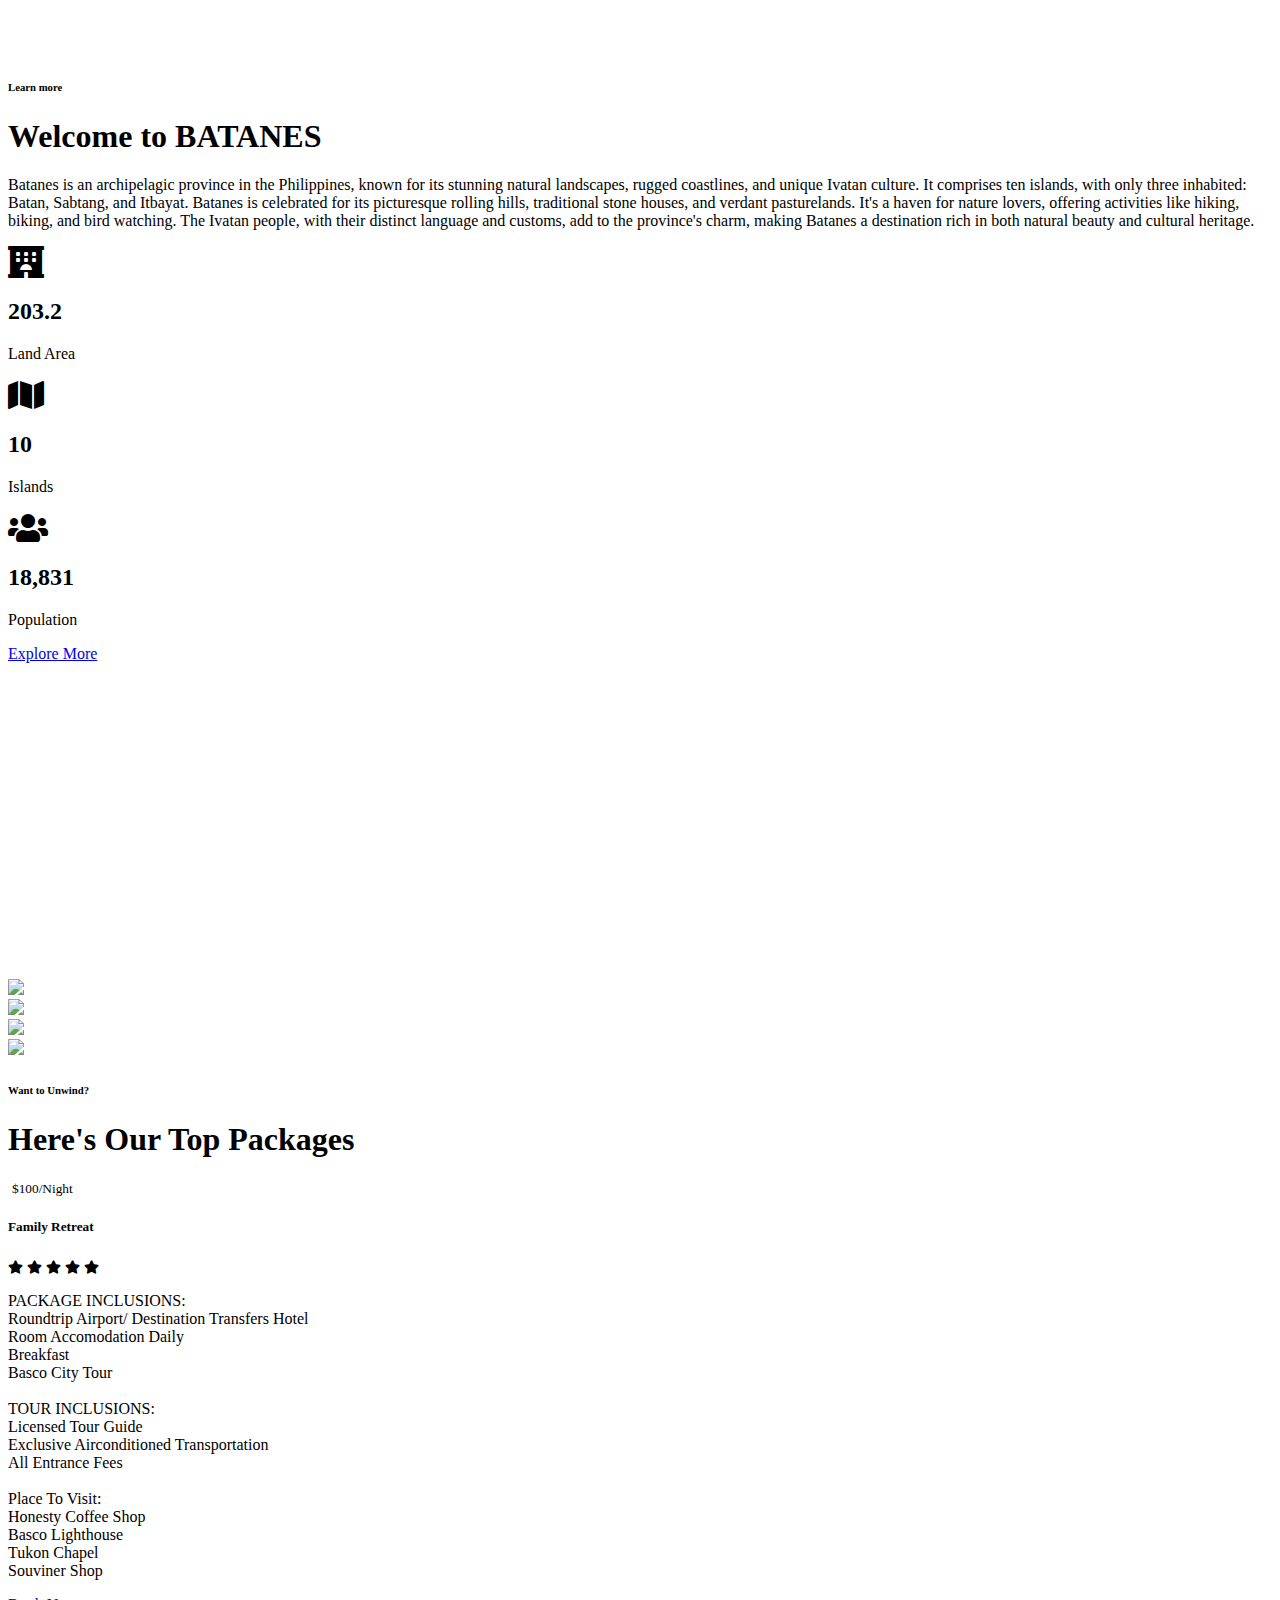
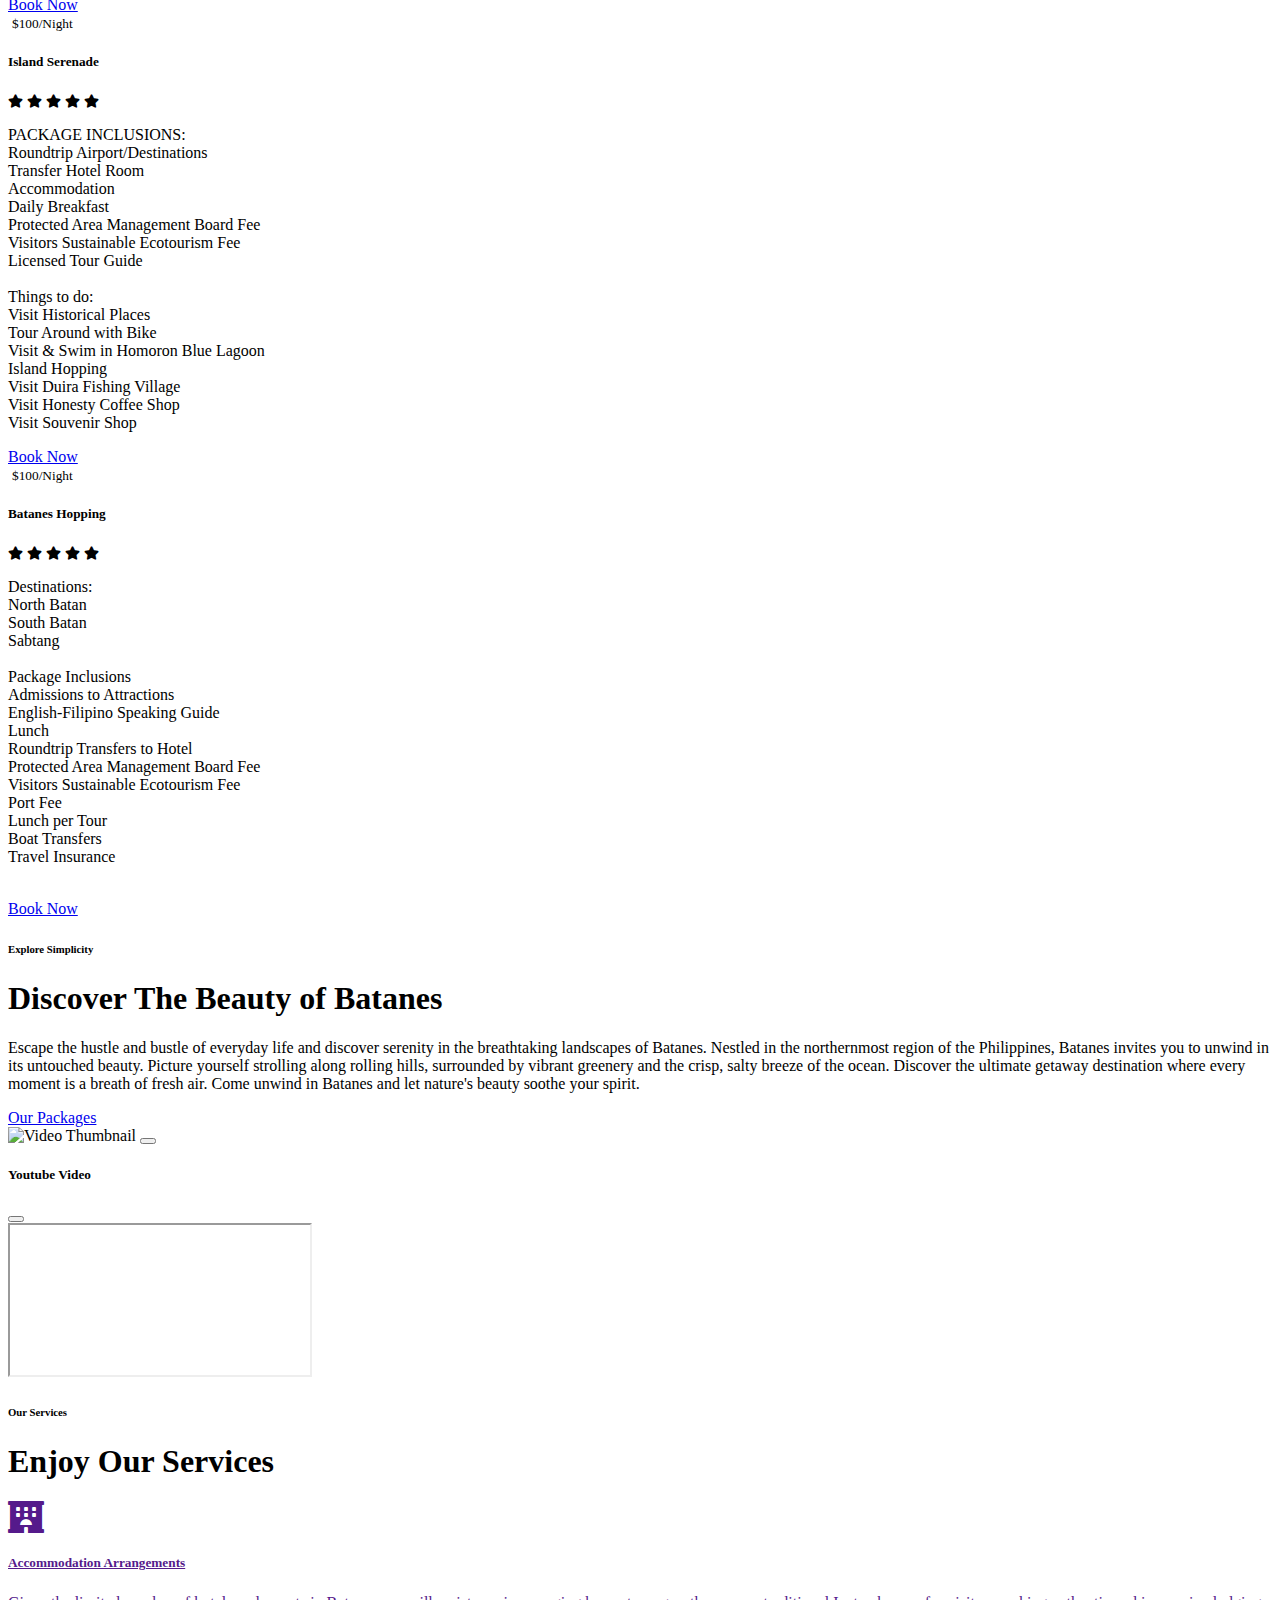
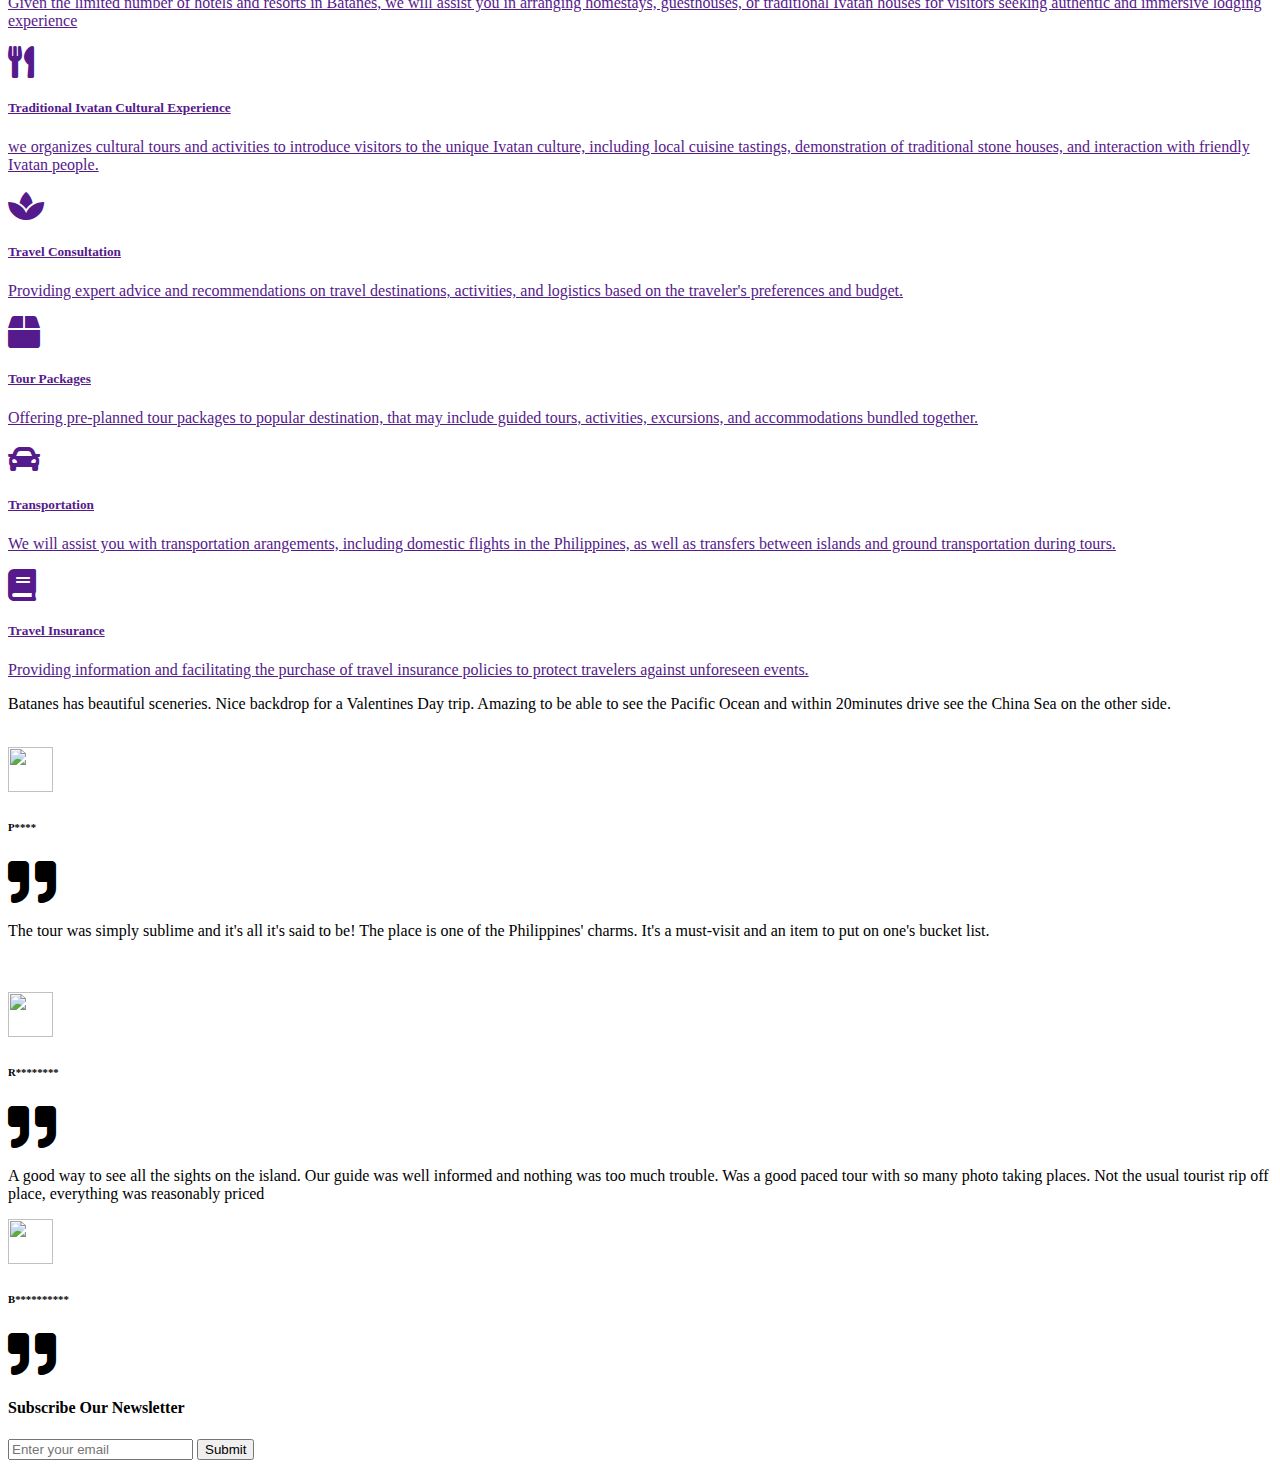
==== home.html @ 178a534d "Add files via upload" ====
<!DOCTYPE html>
<html lang="en">

<head>
    <meta charset="utf-8">
    <title>Hotelier - Hotel HTML Template</title>
    <meta content="width=device-width, initial-scale=1.0" name="viewport">
    <meta content="" name="keywords">
    <meta content="" name="description">

    <!-- Favicon -->
    <link href="img/favicon.ico" rel="icon">

    <!-- Google Web Fonts -->
    <link rel="preconnect" href="https://fonts.googleapis.com">
    <link rel="preconnect" href="https://fonts.gstatic.com" crossorigin>
    <link href="https://fonts.googleapis.com/css2?family=Heebo:wght@400;500;600;700&family=Montserrat:wght@400;500;600;700&display=swap" rel="stylesheet">  

    <!-- Icon Font Stylesheet -->
    <link href="https://cdnjs.cloudflare.com/ajax/libs/font-awesome/5.10.0/css/all.min.css" rel="stylesheet">
    <link href="https://cdn.jsdelivr.net/npm/bootstrap-icons@1.4.1/font/bootstrap-icons.css" rel="stylesheet">

    <!-- Libraries Stylesheet -->
    <link href="lib/animate/animate.min.css" rel="stylesheet">
    <link href="lib/owlcarousel/assets/owl.carousel.min.css" rel="stylesheet">
    <link href="lib/tempusdominus/css/tempusdominus-bootstrap-4.min.css" rel="stylesheet" />

    <!-- Customized Bootstrap Stylesheet -->
    <link href="css/bootstrap.min.css" rel="stylesheet">

    <!-- Template Stylesheet -->
    <link href="css/style.css" rel="stylesheet">
</head>

<body>
    <div class="container-xxl bg-white p-0">
        <!-- Spinner Start -->
        <div id="spinner" class="show bg-white position-fixed translate-middle w-100 vh-100 top-50 start-50 d-flex align-items-center justify-content-center">
            <div class="spinner-border text-primary" style="width: 3rem; height: 3rem;" role="status">
                <span class="sr-only">Loading...</span>
            </div>
        </div>
        <!-- Spinner End -->

        <!-- About Start -->
        <div class="container-xxl py-5">
            <div class="container">
                <div class="row g-5 align-items-center">
                    <div class="col-lg-6">
                        <h6 class="section-title text-start text-primary text-uppercase">Learn more</h6>
                        <h1 class="mb-4">Welcome to <span class="text-primary text-uppercase">BATANES</span></h1>
                        <p class="mb-4">Batanes is an archipelagic province in the Philippines, known for its stunning natural landscapes, rugged coastlines, and unique Ivatan culture. It comprises ten islands, with only three inhabited: Batan, Sabtang, and Itbayat. Batanes is celebrated for its picturesque rolling hills, traditional stone houses, and verdant pasturelands. It's a haven for nature lovers, offering activities like hiking, biking, and bird watching. The Ivatan people, with their distinct language and customs, add to the province's charm, making Batanes a destination rich in both natural beauty and cultural heritage.</p>
                        <div class="row g-3 pb-4">
                            <div class="col-sm-4 wow fadeIn" data-wow-delay="0.1s">
                                <div class="border rounded p-1">
                                    <div class="border rounded text-center p-4">
                                        <i class="fa fa-hotel fa-2x text-primary mb-2"></i>
                                        <h2 class="mb-1" data-toggle="counter-up">203.2</h2>
                                        <p class="mb-0">Land Area</p>
                                    </div>
                                </div>
                            </div>
                            <div class="col-sm-4 wow fadeIn" data-wow-delay="0.3s">
                                <div class="border rounded p-1">
                                    <div class="border rounded text-center p-4">
                                        <i class="fa fa-map fa-2x text-primary mb-2"></i>
                                        <h2 class="mb-1" data-toggle="counter-up">10</h2>
                                        <p class="mb-0">Islands</p>
                                    </div>
                                </div>
                            </div>
                            <div class="col-sm-4 wow fadeIn" data-wow-delay="0.5s">
                                <div class="border rounded p-1">
                                    <div class="border rounded text-center p-4">
                                        <i class="fa fa-users fa-2x text-primary mb-2"></i>
                                        <h2 class="mb-1" data-toggle="counter-up">18,831</h2>
                                        <p class="mb-0">Population</p>
                                    </div>
                                </div>
                            </div>
                        </div>
                        <a class="btn btn-primary py-3 px-5 mt-2" href="about.html">Explore More</a>
                    </div>
                    <div class="col-lg-6">
                        <div class="row g-3">
                            <div class="col-6 text-end">
                                <img class="img-fluid rounded w-75 wow zoomIn" data-wow-delay="0.1s" src="img/batanes_01.png" style="margin-top: 25%;">
                            </div>
                            <div class="col-6 text-start">
                                <img class="img-fluid rounded w-100 wow zoomIn" data-wow-delay="0.3s" src="img/batanes_02.png">
                            </div>
                            <div class="col-6 text-end">
                                <img class="img-fluid rounded w-50 wow zoomIn" data-wow-delay="0.5s" src="img/batanes_03.png">
                            </div>
                            <div class="col-6 text-start">
                                <img class="img-fluid rounded w-75 wow zoomIn" data-wow-delay="0.7s" src="img/batanes_04.png">
                            </div>
                        </div>
                    </div>
                </div>
            </div>
        </div>
        <!-- About End -->


        <!-- Room Start -->
        <div class="container-xxl py-5">
            <div class="container">
                <div class="text-center wow fadeInUp" data-wow-delay="0.1s">
                    <h6 class="section-title text-center text-primary text-uppercase">Want to Unwind?</h6>
                    <h1 class="mb-5">Here's Our <span class="text-primary text-uppercase">Top Packages</span></h1>
                </div>
                <div class="row g-4">
                    <div class="col-lg-4 col-md-6 wow fadeInUp" data-wow-delay="0.1s">
                        <div class="room-item shadow rounded overflow-hidden">
                            <div class="position-relative">
                                <img class="img-fluid" src="img/Family retreat.png" alt="">
                                <small class="position-absolute start-0 top-100 translate-middle-y bg-primary text-white rounded py-1 px-3 ms-4">$100/Night</small>
                            </div>
                            <div class="p-4 mt-2">
                                <div class="d-flex justify-content-between mb-3">
                                    <h5 class="mb-0">Family Retreat</h5>
                                    <div class="ps-2">
                                        <small class="fa fa-star text-primary"></small>
                                        <small class="fa fa-star text-primary"></small>
                                        <small class="fa fa-star text-primary"></small>
                                        <small class="fa fa-star text-primary"></small>
                                        <small class="fa fa-star text-primary"></small>
                                    </div>
                                </div>
                                <div class="d-flex mb-3">
                                </div>
                                <p class="text-body mb-3">
                                    PACKAGE INCLUSIONS:<br>Roundtrip Airport/ Destination Transfers Hotel<br>Room Accomodation Daily<br>Breakfast<br>Basco City Tour<br><br>TOUR INCLUSIONS:<br>Licensed Tour Guide<br>Exclusive Airconditioned Transportation<br>All Entrance Fees<br><br>Place To Visit:<br>Honesty Coffee Shop<br>Basco Lighthouse<br>Tukon Chapel<br>Souviner Shop</p>
                                <div class="d-flex justify-content-between">
                                    <a class="btn btn-sm btn-dark rounded py-2 px-4" href="booking.html">Book Now</a>
                                </div>
                            </div>
                        </div>
                    </div>
                    <div class="col-lg-4 col-md-6 wow fadeInUp" data-wow-delay="0.3s">
                        <div class="room-item shadow rounded overflow-hidden">
                            <div class="position-relative">
                                <img class="img-fluid" src="img/island serenade.png" alt="">
                                <small class="position-absolute start-0 top-100 translate-middle-y bg-primary text-white rounded py-1 px-3 ms-4">$100/Night</small>
                            </div>
                            <div class="p-4 mt-2">
                                <div class="d-flex justify-content-between mb-3">
                                    <h5 class="mb-0">Island Serenade</h5>
                                    <div class="ps-2">
                                        <small class="fa fa-star text-primary"></small>
                                        <small class="fa fa-star text-primary"></small>
                                        <small class="fa fa-star text-primary"></small>
                                        <small class="fa fa-star text-primary"></small>
                                        <small class="fa fa-star text-primary"></small>
                                    </div>
                                </div>
                                <div class="d-flex mb-3">
                                </div>
                                <p class="text-body mb-3">PACKAGE INCLUSIONS:<br>Roundtrip Airport/Destinations<br>Transfer Hotel Room<br>Accommodation<br>Daily Breakfast<br>Protected Area Management Board Fee<br>Visitors Sustainable Ecotourism Fee<br>Licensed Tour Guide<br><br>Things to do:<br>Visit Historical Places<br>Tour Around with Bike<br>Visit & Swim in Homoron Blue Lagoon<br>Island Hopping<br>Visit Duira Fishing Village<br>Visit Honesty Coffee Shop<br>Visit Souvenir Shop</be></p>
                                <div class="d-flex justify-content-between">
                                    <a class="btn btn-sm btn-dark rounded py-2 px-4" href="booking.html">Book Now</a>
                                </div>
                            </div>
                        </div>
                    </div>
                    <div class="col-lg-4 col-md-6 wow fadeInUp" data-wow-delay="0.6s">
                        <div class="room-item shadow rounded overflow-hidden">
                            <div class="position-relative">
                                <img class="img-fluid" src="img/batanes hopping.png" alt="">
                                <small class="position-absolute start-0 top-100 translate-middle-y bg-primary text-white rounded py-1 px-3 ms-4">$100/Night</small>
                            </div>
                            <div class="p-4 mt-2">
                                <div class="d-flex justify-content-between mb-3">
                                    <h5 class="mb-0">Batanes Hopping</h5>
                                    <div class="ps-2">
                                        <small class="fa fa-star text-primary"></small>
                                        <small class="fa fa-star text-primary"></small>
                                        <small class="fa fa-star text-primary"></small>
                                        <small class="fa fa-star text-primary"></small>
                                        <small class="fa fa-star text-primary"></small>
                                    </div>
                                </div>
                                <div class="d-flex mb-3">
                                </div>
                                <p class="text-body mb-3">Destinations:<br>North Batan<br>South Batan<br>Sabtang<br><br>Package Inclusions<br>Admissions to Attractions<br>English-Filipino Speaking Guide<br>Lunch<br>Roundtrip Transfers to Hotel<br>Protected Area Management Board Fee<br>Visitors Sustainable Ecotourism Fee<br>Port Fee<br>Lunch per Tour<br>Boat Transfers<br>Travel Insurance<br><br></p>
                                <div class="d-flex justify-content-between">
                                    <a class="btn btn-sm btn-dark rounded py-2 px-4" href="booking.html">Book Now</a>
                                </div>
                            </div>
                        </div>
                    </div>
                </div>
            </div>
        </div>
        <!-- Room End -->


<!-- Video Start -->
<div class="container-xxl py-5 px-0 wow zoomIn" data-wow-delay="0.1s">
    <div class="row g-0">
        <div class="col-md-6 bg-dark d-flex align-items-center">
            <div class="p-5">
                <h6 class="section-title text-start text-white text-uppercase mb-3">Explore Simplicity</h6>
                <h1 class="text-white mb-4">Discover The Beauty of Batanes</h1>
                <p class="text-white mb-4">
                    Escape the hustle and bustle of everyday life and discover serenity in the breathtaking landscapes of Batanes. Nestled in the northernmost region of the Philippines, Batanes invites you to unwind in its untouched beauty. Picture yourself strolling along rolling hills, surrounded by vibrant greenery and the crisp, salty breeze of the ocean. Discover the ultimate getaway destination where every moment is a breath of fresh air. Come unwind in Batanes and let nature's beauty soothe your spirit.</p>
                <a href="room.html" class="btn btn-primary py-md-3 px-md-5 me-3">Our Packages</a>
            </div>
        </div>
        <div class="col-md-6">
            <div class="video">
                <!-- Replace the existing image with your new one -->
                <img src="img/thumbnail.png?v=2" alt="Video Thumbnail" class="img-fluid">
                <button type="button" class="btn-play" data-bs-toggle="modal" data-src="https://www.youtube.com/embed/n-KHKvRvq6A" data-bs-target="#videoModal">
                    <span></span>
                </button>
            </div>
        </div>
    </div>
</div>

<div class="modal fade" id="videoModal" tabindex="-1" aria-labelledby="exampleModalLabel" aria-hidden="true">
    <div class="modal-dialog">
        <div class="modal-content rounded-0">
            <div class="modal-header">
                <h5 class="modal-title" id="exampleModalLabel">Youtube Video</h5>
                <button type="button" class="btn-close" data-bs-dismiss="modal" aria-label="Close"></button>
            </div>
            <div class="modal-body">
                <!-- 16:9 aspect ratio -->
                <div class="ratio ratio-16x9">
                    <iframe class="embed-responsive-item" src="" id="video" allowfullscreen allowscriptaccess="always"
                        allow="autoplay"></iframe>
                </div>
            </div>
        </div>
    </div>
</div>
<!-- Video End -->



<!-- Service Start -->
        <div class="container-xxl py-5">
            <div class="container">
                <div class="text-center wow fadeInUp" data-wow-delay="0.1s">
                    <h6 class="section-title text-center text-primary text-uppercase">Our Services</h6>
                    <h1 class="mb-5">Enjoy Our <span class="text-primary text-uppercase">Services</span></h1>
                </div>
                <div class="row g-4">
                    <div class="col-lg-4 col-md-6 wow fadeInUp" data-wow-delay="0.1s">
                        <a class="service-item rounded" href="">
                            <div class="service-icon bg-transparent border rounded p-1">
                                <div class="w-100 h-100 border rounded d-flex align-items-center justify-content-center">
                                    <i class="fa fa-hotel fa-2x text-primary"></i>
                                </div>
                            </div>
                            <h5 class="mb-3">Accommodation Arrangements</h5>
                            <p class="text-body mb-0">Given the limited number of hotels and resorts in Batanes, we will assist you in arranging homestays, guesthouses, or traditional Ivatan houses for visitors seeking authentic and immersive lodging experience</p>
                        </a>
                    </div>
                    <div class="col-lg-4 col-md-6 wow fadeInUp" data-wow-delay="0.2s">
                        <a class="service-item rounded" href="">
                            <div class="service-icon bg-transparent border rounded p-1">
                                <div class="w-100 h-100 border rounded d-flex align-items-center justify-content-center">
                                    <i class="fa fa-utensils fa-2x text-primary"></i>
                                </div>
                            </div>
                            <h5 class="mb-3">Traditional Ivatan Cultural Experience</h5>
                            <p class="text-body mb-0">we organizes cultural tours and activities to introduce visitors to the unique Ivatan culture, including local cuisine tastings, demonstration of traditional stone houses, and interaction with friendly Ivatan people.</p>
                        </a>
                    </div>
                    <div class="col-lg-4 col-md-6 wow fadeInUp" data-wow-delay="0.3s">
                        <a class="service-item rounded" href="">
                            <div class="service-icon bg-transparent border rounded p-1">
                                <div class="w-100 h-100 border rounded d-flex align-items-center justify-content-center">
                                    <i class="fa fa-spa fa-2x text-primary"></i>
                                </div>
                            </div>
                            <h5 class="mb-3">Travel Consultation</h5>
                            <p class="text-body mb-0">Providing expert advice and recommendations on travel destinations, activities, and logistics based on the traveler's preferences and budget.</p>
                        </a>
                    </div>
                    <div class="col-lg-4 col-md-6 wow fadeInUp" data-wow-delay="0.4s">
                        <a class="service-item rounded" href="">
                            <div class="service-icon bg-transparent border rounded p-1">
                                <div class="w-100 h-100 border rounded d-flex align-items-center justify-content-center">
                                    <i class="fa fa-box fa-2x text-primary"></i>
                                </div>
                            </div>
                            <h5 class="mb-3">Tour Packages</h5>
                            <p class="text-body mb-0">Offering pre-planned tour packages to popular destination, that may include guided tours, activities, excursions, and accommodations bundled together.</p>
                        </a>
                    </div>
                    <div class="col-lg-4 col-md-6 wow fadeInUp" data-wow-delay="0.5s">
                        <a class="service-item rounded" href="">
                            <div class="service-icon bg-transparent border rounded p-1">
                                <div class="w-100 h-100 border rounded d-flex align-items-center justify-content-center">
                                    <i class="fa fa-car fa-2x text-primary"></i>
                                </div>
                            </div>
                            <h5 class="mb-3">Transportation</h5>
                            <p class="text-body mb-0">We will assist you with transportation arangements, including domestic flights in the Philippines, as well as transfers between islands and ground transportation during tours.</p>
                        </a>
                    </div>
                    <div class="col-lg-4 col-md-6 wow fadeInUp" data-wow-delay="0.6s">
                        <a class="service-item rounded" href="">
                            <div class="service-icon bg-transparent border rounded p-1">
                                <div class="w-100 h-100 border rounded d-flex align-items-center justify-content-center">
                                    <i class="fa fa-book fa-2x text-primary"></i>
                                </div>
                            </div>
                            <h5 class="mb-3">Travel Insurance</h5>
                            <p class="text-body mb-0">Providing information and facilitating the purchase of travel insurance policies to protect travelers against unforeseen events.</p>
                        </a>
                    </div>
                </div>
            </div>
        </div>
        <!-- Service End -->


        <!-- Testimonial Start -->
        <div class="container-xxl testimonial my-5 py-5 bg-dark wow zoomIn" data-wow-delay="0.1s">
            <div class="container">
                <div class="owl-carousel testimonial-carousel py-5">
                    <div class="testimonial-item position-relative bg-white rounded overflow-hidden">
                        <p>Batanes has beautiful sceneries. Nice backdrop for a Valentines Day trip. Amazing to be able to see the Pacific Ocean and within 20minutes drive see the China Sea on the other side.<br><br></p>
                        <div class="d-flex align-items-center">
                            <img class="img-fluid flex-shrink-0 rounded" src="img/testimonial-1.jpg" style="width: 45px; height: 45px;">
                            <div class="ps-3">
                                <h6 class="fw-bold mb-1">P****</h6>
                            </div>
                        </div>
                        <i class="fa fa-quote-right fa-3x text-primary position-absolute end-0 bottom-0 me-4 mb-n1"></i>
                    </div>
                    <div class="testimonial-item position-relative bg-white rounded overflow-hidden">
                        <p>The tour was simply sublime and it's all it's said to be! The place is one of the Philippines' charms. It's a must-visit and an item to put on one's bucket list.<br><br><br></p>
                        <div class="d-flex align-items-center">
                            <img class="img-fluid flex-shrink-0 rounded" src="img/testimonial-2.jpg" style="width: 45px; height: 45px;">
                            <div class="ps-3">
                                <h6 class="fw-bold mb-1">R********</h6>
                            </div>
                        </div>
                        <i class="fa fa-quote-right fa-3x text-primary position-absolute end-0 bottom-0 me-4 mb-n1"></i>
                    </div>
                    <div class="testimonial-item position-relative bg-white rounded overflow-hidden">
                        <p>A good way to see all the sights on the island. Our guide was well informed and nothing was too much trouble. Was a good paced tour with so many photo taking places. Not the usual tourist rip off place, everything was reasonably priced</p>
                        <div class="d-flex align-items-center">
                            <img class="img-fluid flex-shrink-0 rounded" src="img/testimonial-3.jpg" style="width: 45px; height: 45px;">
                            <div class="ps-3">
                                <h6 class="fw-bold mb-1">B**********</h6>
                            </div>
                        </div>
                        <i class="fa fa-quote-right fa-3x text-primary position-absolute end-0 bottom-0 me-4 mb-n1"></i>
                    </div>
                </div>
            </div>
        </div>
        <!-- Testimonial End -->

        <!-- Newsletter Start -->
        <div class="container newsletter mt-5 wow fadeIn" data-wow-delay="0.1s">
            <div class="row justify-content-center">
                <div class="col-lg-10 border rounded p-1">
                    <div class="border rounded text-center p-1">
                        <div class="bg-white rounded text-center p-5">
                            <h4 class="mb-4">Subscribe Our <span class="text-primary text-uppercase">Newsletter</span></h4>
                            <div class="position-relative mx-auto" style="max-width: 400px;">
                                <input class="form-control w-100 py-3 ps-4 pe-5" type="text" placeholder="Enter your email">
                                <button type="button" class="btn btn-primary py-2 px-3 position-absolute top-0 end-0 mt-2 me-2">Submit</button>
                            </div>
                        </div>
                    </div>
                </div>
            </div>
        </div>
        <!-- Newsletter Start -->

    </div>

    <!-- JavaScript Libraries -->
    <script src="https://code.jquery.com/jquery-3.4.1.min.js"></script>
    <script src="https://cdn.jsdelivr.net/npm/bootstrap@5.0.0/dist/js/bootstrap.bundle.min.js"></script>
    <script src="lib/wow/wow.min.js"></script>
    <script src="lib/easing/easing.min.js"></script>
    <script src="lib/waypoints/waypoints.min.js"></script>
    <script src="lib/counterup/counterup.min.js"></script>
    <script src="lib/owlcarousel/owl.carousel.min.js"></script>
    <script src="lib/tempusdominus/js/moment.min.js"></script>
    <script src="lib/tempusdominus/js/moment-timezone.min.js"></script>
    <script src="lib/tempusdominus/js/tempusdominus-bootstrap-4.min.js"></script>

    <!-- Template Javascript -->
    <script src="js/main.js"></script>
</body>

</html>
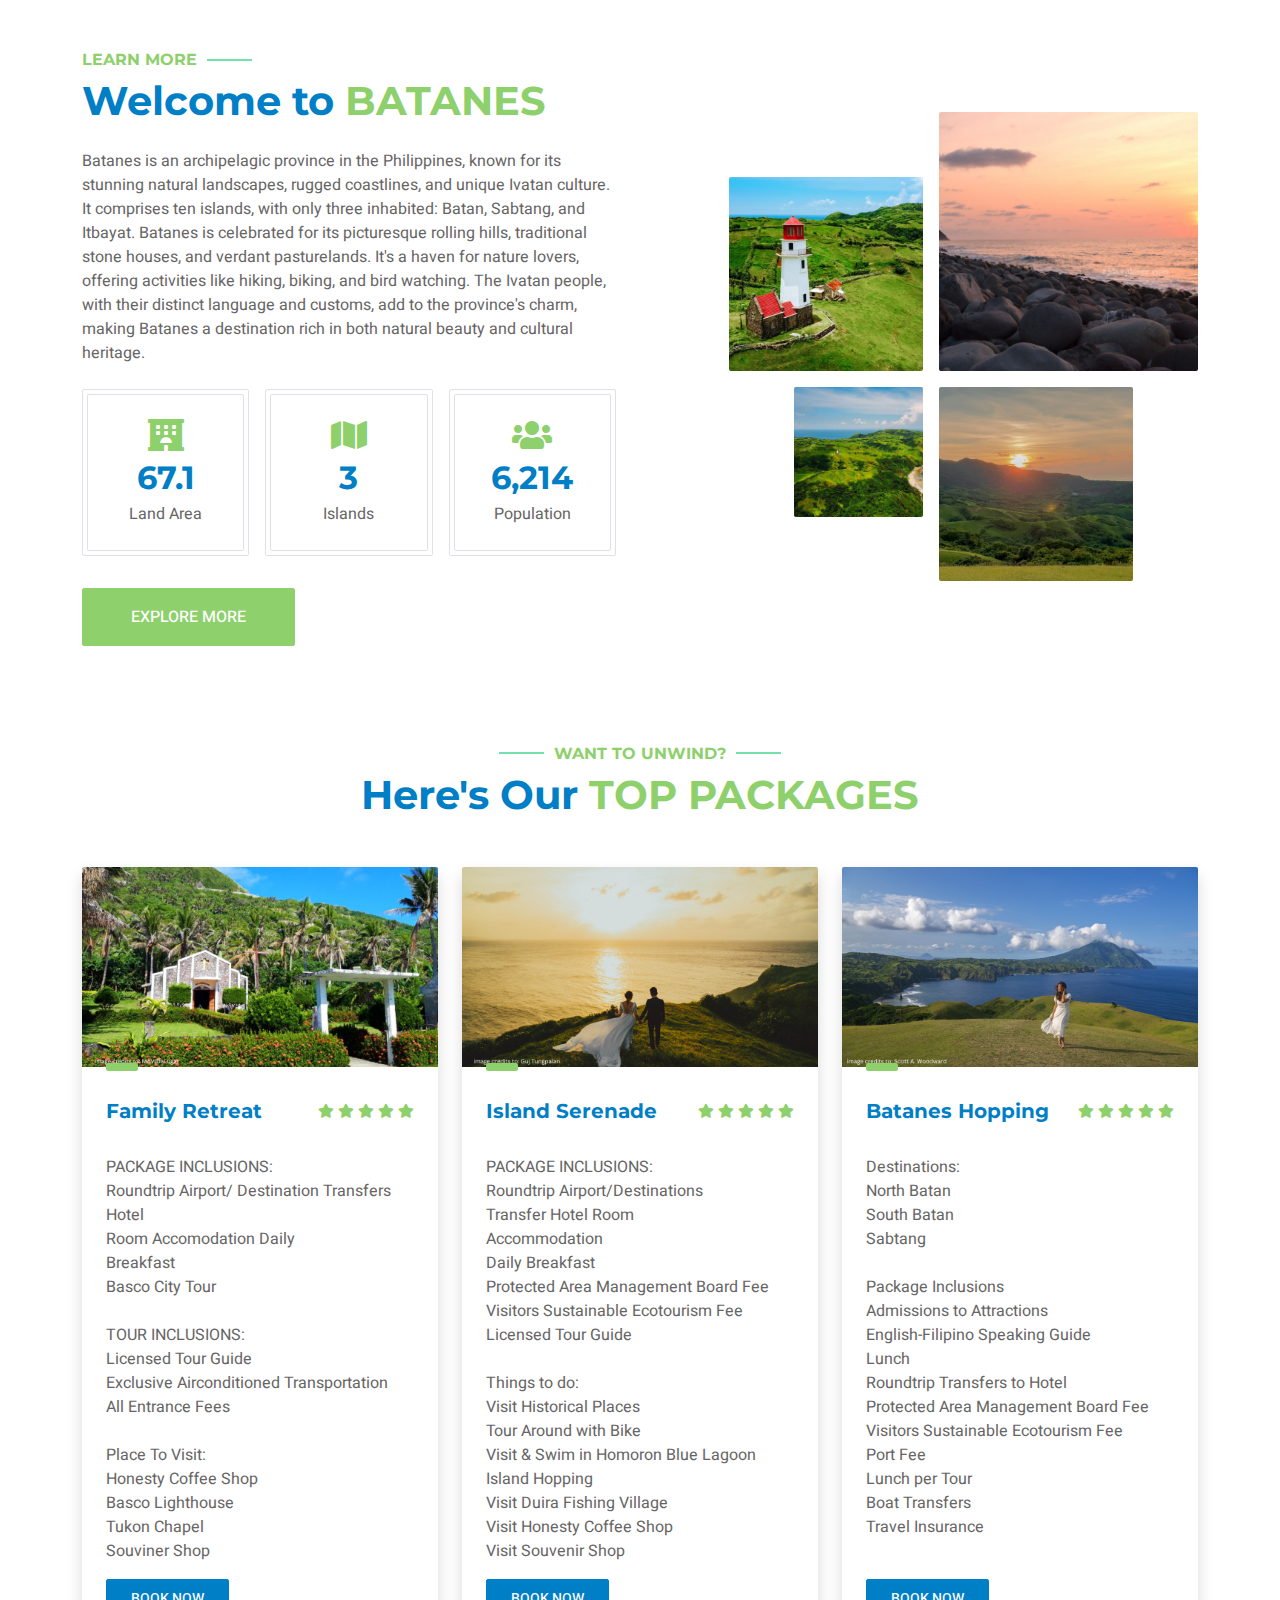
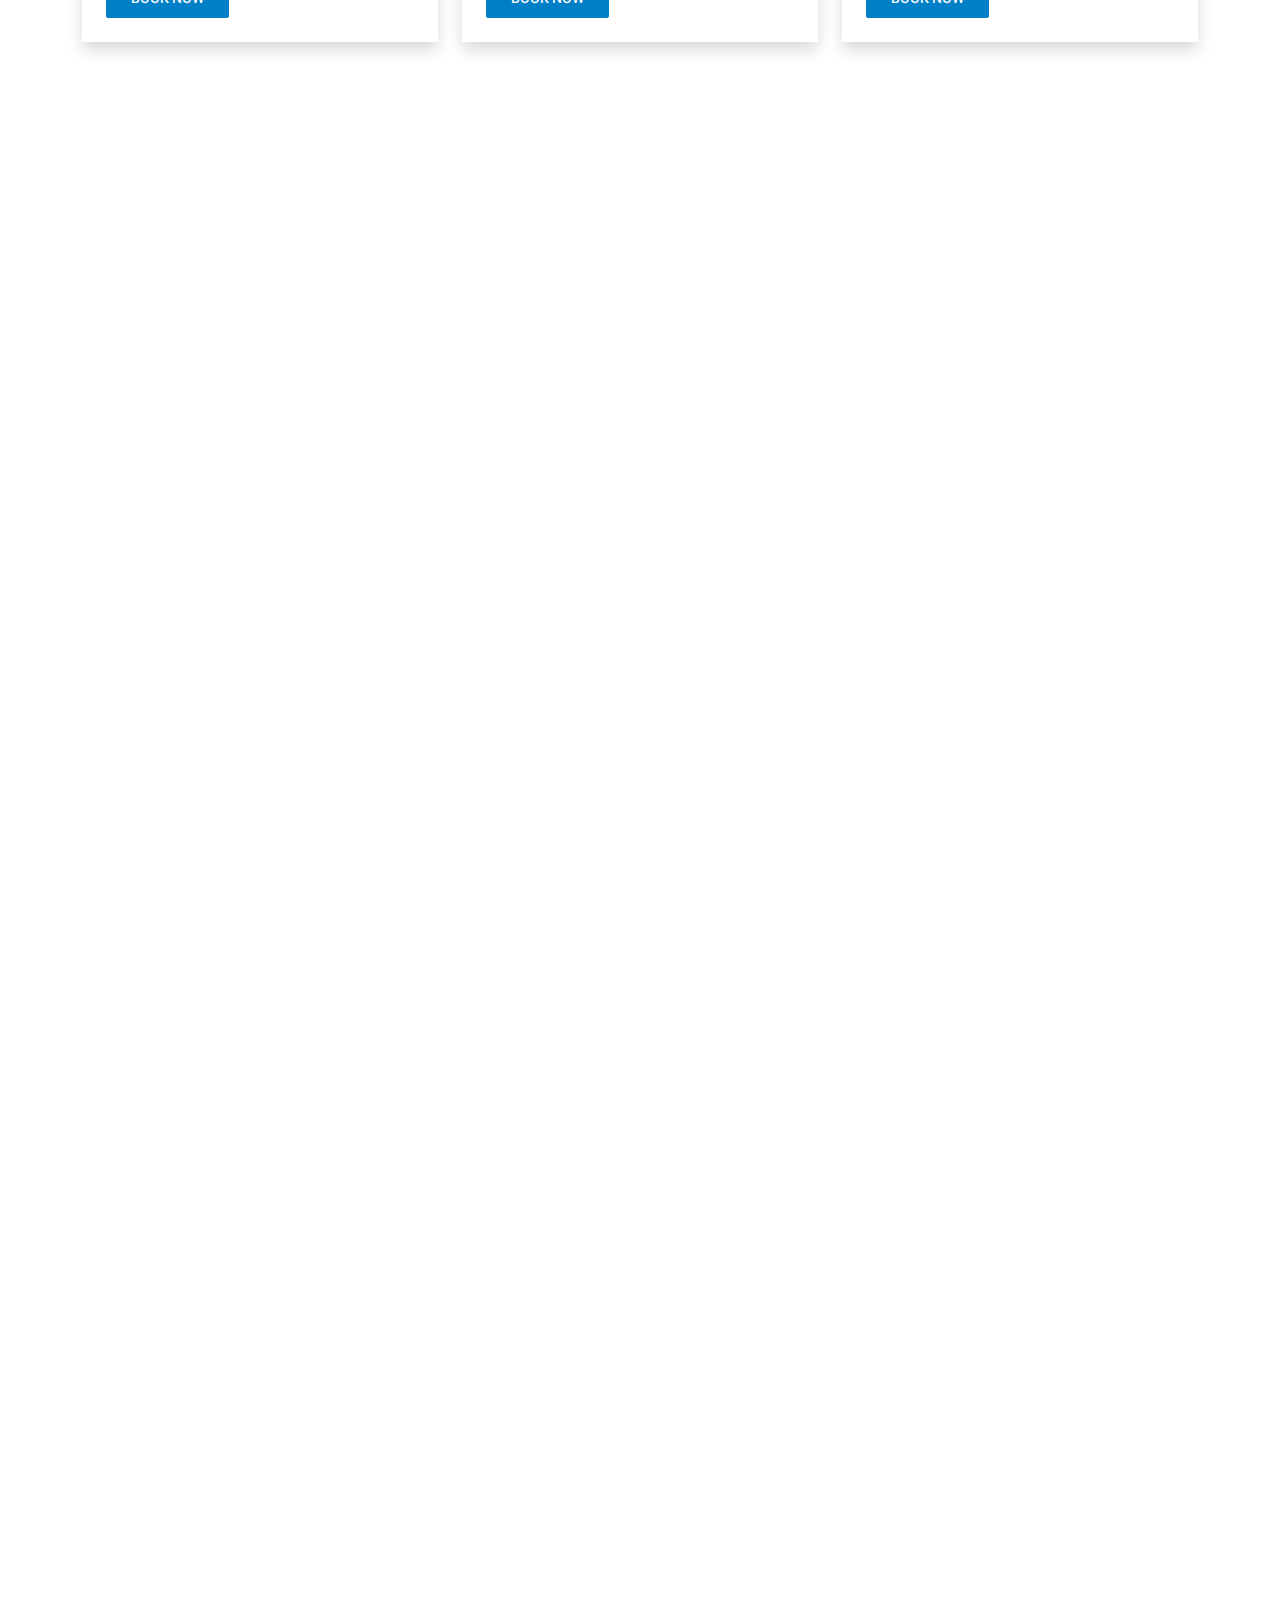
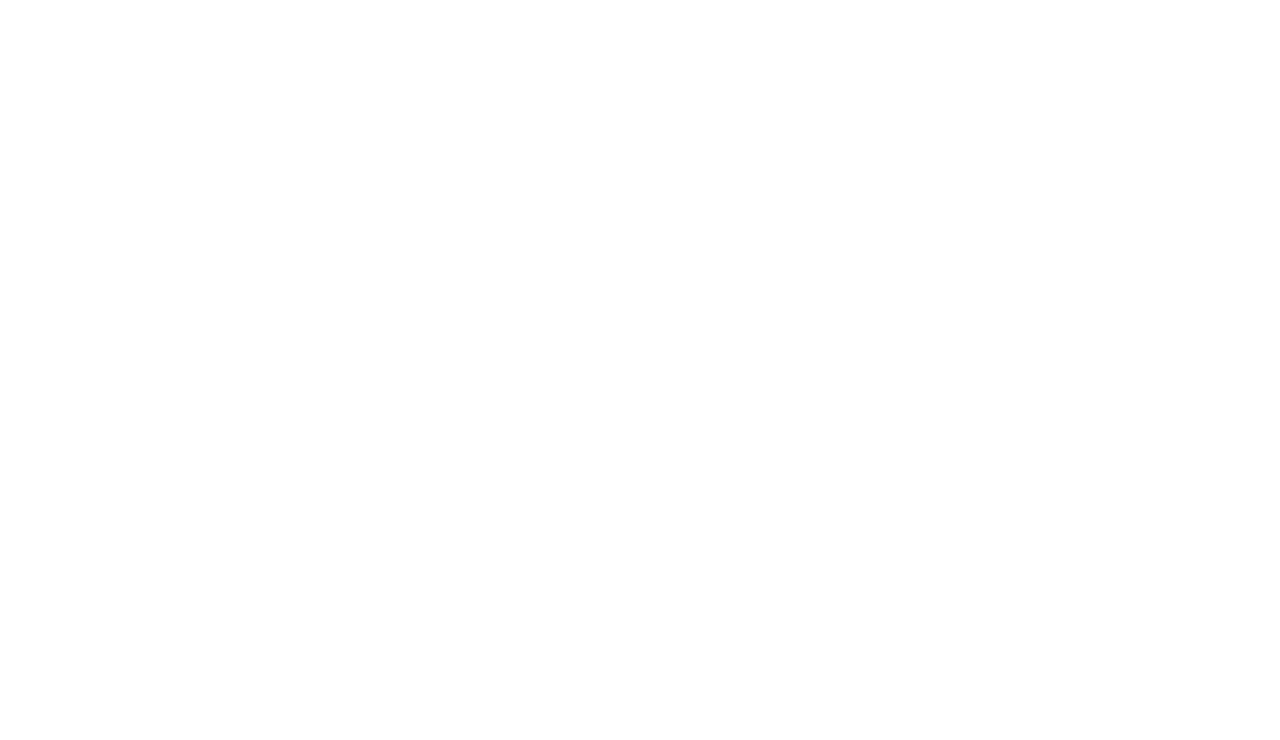
==== commit cf0cd652: "Add files via upload" ====
--- a/home.html
+++ b/home.html
@@ -115,7 +115,7 @@
                         <div class="room-item shadow rounded overflow-hidden">
                             <div class="position-relative">
                                 <img class="img-fluid" src="img/Family retreat.png" alt="">
-                                <small class="position-absolute start-0 top-100 translate-middle-y bg-primary text-white rounded py-1 px-3 ms-4">$100/Night</small>
+                                <small class="position-absolute start-0 top-100 translate-middle-y bg-primary text-white rounded py-1 px-3 ms-4"></small>
                             </div>
                             <div class="p-4 mt-2">
                                 <div class="d-flex justify-content-between mb-3">
@@ -142,7 +142,7 @@
                         <div class="room-item shadow rounded overflow-hidden">
                             <div class="position-relative">
                                 <img class="img-fluid" src="img/island serenade.png" alt="">
-                                <small class="position-absolute start-0 top-100 translate-middle-y bg-primary text-white rounded py-1 px-3 ms-4">$100/Night</small>
+                                <small class="position-absolute start-0 top-100 translate-middle-y bg-primary text-white rounded py-1 px-3 ms-4"></small>
                             </div>
                             <div class="p-4 mt-2">
                                 <div class="d-flex justify-content-between mb-3">
@@ -168,7 +168,7 @@
                         <div class="room-item shadow rounded overflow-hidden">
                             <div class="position-relative">
                                 <img class="img-fluid" src="img/batanes hopping.png" alt="">
-                                <small class="position-absolute start-0 top-100 translate-middle-y bg-primary text-white rounded py-1 px-3 ms-4">$100/Night</small>
+                                <small class="position-absolute start-0 top-100 translate-middle-y bg-primary text-white rounded py-1 px-3 ms-4"></small>
                             </div>
                             <div class="p-4 mt-2">
                                 <div class="d-flex justify-content-between mb-3">
--- a/css/style.css
+++ b/css/style.css
@@ -0,0 +1,550 @@
+/********** Template CSS **********/
+:root {
+    --primary: #74e0aa;
+    --light: #F1F8FF;
+    --dark: #0F172B;
+}
+
+.fw-medium {
+    font-weight: 500 !important;
+}
+
+.fw-semi-bold {
+    font-weight: 600 !important;
+}
+
+.back-to-top {
+    position: fixed;
+    display: none;
+    right: 45px;
+    bottom: 45px;
+    z-index: 99;
+}
+
+.room-item { 
+    min-height: 150px;
+}
+
+/*** Spinner ***/
+#spinner {
+    opacity: 0;
+    visibility: hidden;
+    transition: opacity .5s ease-out, visibility 0s linear .5s;
+    z-index: 99999;
+}
+
+#spinner.show {
+    transition: opacity .5s ease-out, visibility 0s linear 0s;
+    visibility: visible;
+    opacity: 1;
+}
+
+
+/*** Button ***/
+.btn {
+    font-weight: 500;
+    text-transform: uppercase;
+    transition: .5s;
+}
+
+.btn.btn-primary,
+.btn.btn-secondary {
+    color: #FFFFFF;
+}
+
+.btn-square {
+    width: 38px;
+    height: 38px;
+}
+
+.btn-sm-square {
+    width: 32px;
+    height: 32px;
+}
+
+.btn-lg-square {
+    width: 48px;
+    height: 48px;
+}
+
+.btn-square,
+.btn-sm-square,
+.btn-lg-square {
+    padding: 0;
+    display: flex;
+    align-items: center;
+    justify-content: center;
+    font-weight: normal;
+    border-radius: 2px;
+}
+
+
+/*** Navbar ***/
+.navbar-dark .navbar-nav .nav-link {
+    margin-right: 30px;
+    padding: 25px 0;
+    color: #FFFFFF;
+    font-size: 15px;
+    text-transform: uppercase;
+    outline: none;
+}
+
+.navbar-dark .navbar-nav .nav-link:hover,
+.navbar-dark .navbar-nav .nav-link.active {
+    color: var(--primary);
+}
+
+@media (max-width: 991.98px) {
+    .navbar-dark .navbar-nav .nav-link  {
+        margin-right: 0;
+        padding: 10px 0;
+    }
+}
+
+
+/*** Header ***/
+.carousel-caption {
+    top: 0;
+    left: 0;
+    right: 0;
+    bottom: 0;
+    background: rgba(15, 23, 43, .7);
+    z-index: 1;
+}
+
+.carousel-control-prev,
+.carousel-control-next {
+    width: 10%;
+}
+
+.carousel-control-prev-icon,
+.carousel-control-next-icon {
+    width: 3rem;
+    height: 3rem;
+}
+
+@media (max-width: 768px) {
+    #header-carousel .carousel-item {
+        position: relative;
+        min-height: 450px;
+    }
+    
+    #header-carousel .carousel-item img {
+        position: absolute;
+        width: 100%;
+        height: 100%;
+        object-fit: cover;
+    }
+}
+
+.page-header {
+    background-position: center center;
+    background-repeat: no-repeat;
+    background-size: cover;
+}
+
+.page-header-inner {
+    background: rgba(15, 23, 43, .7);
+}
+
+.breadcrumb-item + .breadcrumb-item::before {
+    color: var(--light);
+}
+
+.booking {
+    position: relative;
+    margin-top: -100px !important;
+    z-index: 1;
+}
+
+
+/*** Section Title ***/
+.section-title {
+    position: relative;
+    display: inline-block;
+}
+
+.section-title::before {
+    position: absolute;
+    content: "";
+    width: 45px;
+    height: 2px;
+    top: 50%;
+    left: -55px;
+    margin-top: -1px;
+    background: var(--primary);
+}
+
+.section-title::after {
+    position: absolute;
+    content: "";
+    width: 45px;
+    height: 2px;
+    top: 50%;
+    right: -55px;
+    margin-top: -1px;
+    background: var(--primary);
+}
+
+.section-title.text-start::before,
+.section-title.text-end::after {
+    display: none;
+}
+
+
+/*** Service ***/
+.service-item {
+    height: 320px;
+    padding: 30px;
+    display: flex;
+    flex-direction: column;
+    justify-content: center;
+    text-align: center;
+    background: #FFFFFF;
+    box-shadow: 0 0 45px rgba(0, 0, 0, .08);
+    transition: .5s;
+}
+
+.service-item:hover {
+    background: var(--primary);
+}
+
+.service-item .service-icon {
+    margin: 0 auto 30px auto;
+    width: 65px;
+    height: 65px;
+    transition: .5s;
+}
+
+.service-item i,
+.service-item h5,
+.service-item p {
+    transition: .5s;
+}
+
+.service-item:hover i,
+.service-item:hover h5,
+.service-item:hover p {
+    color: #FFFFFF !important;
+}
+
+
+/*** Youtube Video ***/
+.video {
+    position: relative;
+    height: 100%;
+    min-height: 500px;
+    background: linear-gradient(rgba(15, 23, 43, .1), rgba(15, 23, 43, .1)), url(../img/video.jpg);
+    background-position: center center;
+    background-repeat: no-repeat;
+    background-size: cover;
+}
+
+.video .btn-play {
+    position: absolute;
+    z-index: 3;
+    top: 50%;
+    left: 50%;
+    transform: translateX(-50%) translateY(-50%);
+    box-sizing: content-box;
+    display: block;
+    width: 32px;
+    height: 44px;
+    border-radius: 50%;
+    border: none;
+    outline: none;
+    padding: 18px 20px 18px 28px;
+}
+
+.video .btn-play:before {
+    content: "";
+    position: absolute;
+    z-index: 0;
+    left: 50%;
+    top: 50%;
+    transform: translateX(-50%) translateY(-50%);
+    display: block;
+    width: 100px;
+    height: 100px;
+    background: var(--primary);
+    border-radius: 50%;
+    animation: pulse-border 1500ms ease-out infinite;
+}
+
+.video .btn-play:after {
+    content: "";
+    position: absolute;
+    z-index: 1;
+    left: 50%;
+    top: 50%;
+    transform: translateX(-50%) translateY(-50%);
+    display: block;
+    width: 100px;
+    height: 100px;
+    background: var(--primary);
+    border-radius: 50%;
+    transition: all 200ms;
+}
+
+.video .btn-play img {
+    position: relative;
+    z-index: 3;
+    max-width: 100%;
+    width: auto;
+    height: auto;
+}
+
+.video .btn-play span {
+    display: block;
+    position: relative;
+    z-index: 3;
+    width: 0;
+    height: 0;
+    border-left: 32px solid var(--dark);
+    border-top: 22px solid transparent;
+    border-bottom: 22px solid transparent;
+}
+
+@keyframes pulse-border {
+    0% {
+        transform: translateX(-50%) translateY(-50%) translateZ(0) scale(1);
+        opacity: 1;
+    }
+
+    100% {
+        transform: translateX(-50%) translateY(-50%) translateZ(0) scale(1.5);
+        opacity: 0;
+    }
+}
+
+#videoModal {
+    z-index: 99999;
+}
+
+#videoModal .modal-dialog {
+    position: relative;
+    max-width: 800px;
+    margin: 60px auto 0 auto;
+}
+
+#videoModal .modal-body {
+    position: relative;
+    padding: 0px;
+}
+
+#videoModal .close {
+    position: absolute;
+    width: 30px;
+    height: 30px;
+    right: 0px;
+    top: -30px;
+    z-index: 999;
+    font-size: 30px;
+    font-weight: normal;
+    color: #FFFFFF;
+    background: #000000;
+    opacity: 1;
+}
+
+
+/*** Testimonial ***/
+.testimonial {
+    background: linear-gradient(rgba(15, 23, 43, .7), rgba(15, 23, 43, .7)), url(../img/carousel-2.jpg);
+    background-position: center center;
+    background-repeat: no-repeat;
+    background-size: cover;
+}
+
+.testimonial-carousel {
+    padding-left: 65px;
+    padding-right: 65px;
+}
+
+.testimonial-carousel .testimonial-item {
+    padding: 30px;
+}
+
+.testimonial-carousel .owl-nav {
+    position: absolute;
+    width: 100%;
+    height: 40px;
+    top: calc(50% - 20px);
+    left: 0;
+    display: flex;
+    justify-content: space-between;
+    z-index: 1;
+}
+
+.testimonial-carousel .owl-nav .owl-prev,
+.testimonial-carousel .owl-nav .owl-next {
+    position: relative;
+    width: 40px;
+    height: 40px;
+    display: flex;
+    align-items: center;
+    justify-content: center;
+    color: #FFFFFF;
+    background: var(--primary);
+    border-radius: 2px;
+    font-size: 18px;
+    transition: .5s;
+}
+
+.testimonial-carousel .owl-nav .owl-prev:hover,
+.testimonial-carousel .owl-nav .owl-next:hover {
+    color: var(--primary);
+    background: #FFFFFF;
+}
+
+
+/*** Team ***/
+.team-item,
+.team-item .bg-primary,
+.team-item .bg-primary i {
+    transition: .5s;
+}
+
+.team-item:hover {
+    border-color: var(--secondary) !important;
+}
+
+.team-item:hover .bg-primary {
+    background: var(--secondary) !important;
+}
+
+.team-item:hover .bg-primary i {
+    color: var(--secondary) !important;
+}
+
+
+/*** Footer ***/
+.newsletter {
+    position: relative;
+    z-index: 1;
+}
+
+.footer {
+    position: relative;
+    margin-top: -110px;
+    padding-top: 180px;
+}
+
+.footer .btn.btn-social {
+    margin-right: 5px;
+    width: 35px;
+    height: 35px;
+    display: flex;
+    align-items: center;
+    justify-content: center;
+    color: var(--light);
+    border: 1px solid #FFFFFF;
+    border-radius: 35px;
+    transition: .3s;
+}
+
+.footer .btn.btn-social:hover {
+    color: var(--primary);
+}
+
+.footer .btn.btn-link {
+    display: block;
+    margin-bottom: 5px;
+    padding: 0;
+    text-align: left;
+    color: #FFFFFF;
+    font-size: 15px;
+    font-weight: normal;
+    text-transform: capitalize;
+    transition: .3s;
+}
+
+.footer .btn.btn-link::before {
+    position: relative;
+    content: "\f105";
+    font-family: "Font Awesome 5 Free";
+    font-weight: 900;
+    margin-right: 10px;
+}
+
+.footer .btn.btn-link:hover {
+    letter-spacing: 1px;
+    box-shadow: none;
+}
+
+.footer .copyright {
+    padding: 25px 0;
+    font-size: 15px;
+    border-top: 1px solid rgba(256, 256, 256, .1);
+}
+
+.footer .copyright a {
+    color: var(--light);
+}
+
+.footer .footer-menu a {
+    margin-right: 15px;
+    padding-right: 15px;
+    border-right: 1px solid rgba(255, 255, 255, .3);
+}
+
+.footer .footer-menu a:last-child {
+    margin-right: 0;
+    padding-right: 0;
+    border-right: none;
+}
+
+chatbot
+/* Add your custom styles here */
+
+body {
+    font-family: Arial, sans-serif;
+    background-color: #f2f2f2;
+    margin: 0;
+    padding: 0;
+}
+
+.chat-container {
+    border: 1px solid #ccc;
+    border-radius: 5px;
+    overflow: hidden;
+    width: 300px;
+    margin: 50px auto;
+    background-color: #fff;
+}
+
+.chat-box {
+    height: 300px;
+    overflow-y: scroll;
+    padding: 10px;
+}
+
+.user-message {
+    text-align: right;
+    color: blue;
+    margin-bottom: 5px;
+}
+
+.bot-message {
+    text-align: left;
+    color: green;
+    margin-bottom: 5px;
+}
+
+input[type="text"] {
+    width: calc(100% - 20px);
+    padding: 5px;
+    margin: 10px;
+    border: 1px solid #ccc;
+    border-radius: 5px;
+}
+
+input[type="submit"] {
+    width: calc(100% - 20px);
+    padding: 8px;
+    margin: 10px;
+    border: none;
+    border-radius: 5px;
+    background-color: #007bff;
+    color: #fff;
+    cursor: pointer;
+}
